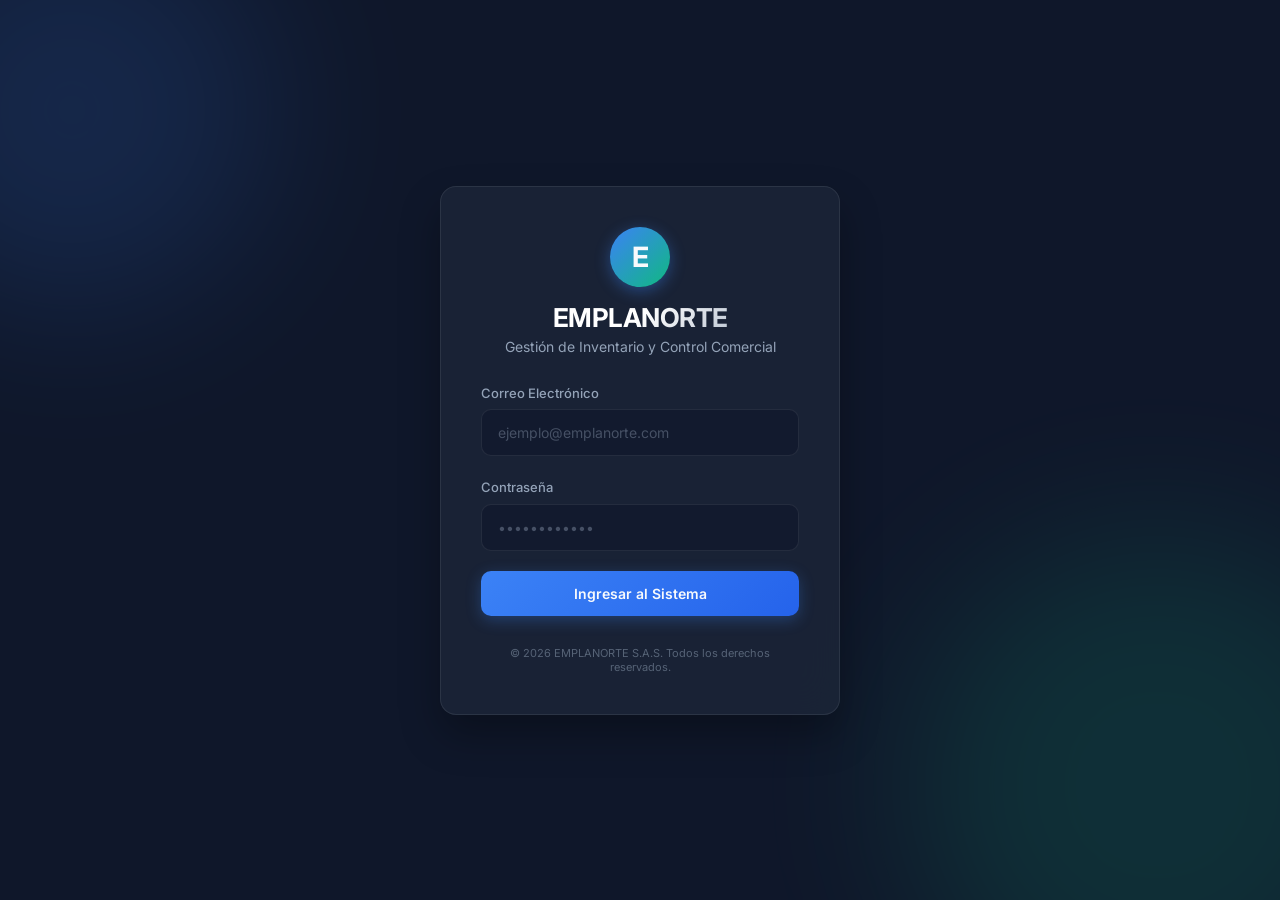
==== src/frontend/pages/clientes.html @ bae35817 "Se trabajo el backen, frontend, una modificaion a la bd y ademas las pruenas unitarias" ====
<!DOCTYPE html>
<html lang="es">
<head>
    <meta charset="UTF-8">
    <meta name="viewport" content="width=device-width, initial-scale=1.0">
    <title>EMPLANORTE - Clientes</title>
    <!-- Google Fonts: Inter -->
    <link rel="preconnect" href="https://fonts.googleapis.com">
    <link rel="preconnect" href="https://fonts.gstatic.com" crossorigin>
    <link href="https://fonts.googleapis.com/css2?family=Inter:wght@300;400;500;600;700&display=swap" rel="stylesheet">
    <!-- Estilos -->
    <link rel="stylesheet" href="../css/styles.css">
    <link rel="stylesheet" href="../css/app.css">
</head>
<body class="app-body">
    <div class="app-layout">
        <!-- Main Content -->
        <div class="main-content">
            <!-- Page Header -->
            <div class="page-header">
                <h1 class="page-title">Clientes</h1>
                <div class="page-actions">
                    <button class="btn-app btn-app-primary" id="btnAgregarCliente">
                        <span>＋</span> Agregar Cliente
                    </button>
                </div>
            </div>

            <!-- Page Body -->
            <div class="page-body">
                <!-- Summary Cards -->
                <div class="summary-cards">
                    <div class="summary-card">
                        <div class="card-icon icon-primary">👤</div>
                        <div class="card-info">
                            <div class="card-label">Total Clientes</div>
                            <div class="card-value" id="totalClientes">0</div>
                        </div>
                    </div>
                    <div class="summary-card">
                        <div class="card-icon icon-success">✅</div>
                        <div class="card-info">
                            <div class="card-label">Activos</div>
                            <div class="card-value" id="clientesActivos">0</div>
                        </div>
                    </div>
                </div>

                <!-- Filter Bar -->
                <div class="filter-bar">
                    <div class="search-input">
                        <input type="text" id="searchInput" placeholder="Buscar por nombre o teléfono...">
                    </div>
                </div>

                <!-- Data Table -->
                <div class="data-section">
                    <table class="data-table" id="tablaClientes">
                        <thead>
                            <tr>
                                <th>Nombre</th>
                                <th>Teléfono</th>
                                <th>Dirección</th>
                                <th>Observaciones</th>
                                <th>Estado</th>
                                <th>Acciones</th>
                            </tr>
                        </thead>
                        <tbody id="clientesBody">
                            <!-- Rows rendered by JS -->
                        </tbody>
                    </table>

                    <!-- Empty State -->
                    <div class="empty-state hidden" id="emptyState">
                        <div class="empty-icon">👤</div>
                        <div class="empty-title">No hay clientes registrados</div>
                        <div class="empty-desc">Agrega tu primer cliente haciendo clic en "Agregar Cliente".</div>
                    </div>
                </div>
            </div>
        </div>
    </div>

    <!-- Modal: Agregar / Editar Cliente -->
    <div class="modal-overlay" id="modalCliente">
        <div class="modal">
            <div class="modal-header">
                <h3 id="modalTitle">Agregar Cliente</h3>
                <button class="modal-close" id="btnCerrarModal">&times;</button>
            </div>
            <div class="modal-body">
                <form id="formCliente">
                    <input type="hidden" id="clienteId">

                    <div class="form-group-app">
                        <label for="nombre">Nombre *</label>
                        <input type="text" id="nombre" placeholder="Nombre completo del cliente" required>
                    </div>

                    <div class="form-group-app">
                        <label for="telefono">Teléfono</label>
                        <input type="text" id="telefono" placeholder="Ej: 3001234567">
                    </div>

                    <div class="form-group-app">
                        <label for="direccion">Dirección</label>
                        <textarea id="direccion" rows="2" placeholder="Dirección del cliente"></textarea>
                    </div>

                    <div class="form-group-app">
                        <label for="observaciones">Observaciones</label>
                        <textarea id="observaciones" rows="3" placeholder="Notas adicionales sobre el cliente"></textarea>
                    </div>
                </form>
            </div>
            <div class="modal-footer">
                <button class="btn-app btn-app-outline" id="btnCancelar">Cancelar</button>
                <button class="btn-app btn-app-primary" id="btnGuardar">Guardar</button>
            </div>
        </div>
    </div>

    <!-- Scripts -->
    <script src="../js/api.js"></script>
    <script src="../js/utils.js"></script>
    <script>
        // ---- State ----
        let clientes = [];
        let editingId = null;

        // ---- Init ----
        checkSession();
        renderSidebar('clientes');
        cargarClientes();

        // ---- DOM References ----
        const searchInput = document.getElementById('searchInput');
        const clientesBody = document.getElementById('clientesBody');
        const emptyState = document.getElementById('emptyState');
        const tablaClientes = document.getElementById('tablaClientes');
        const totalClientesEl = document.getElementById('totalClientes');
        const clientesActivosEl = document.getElementById('clientesActivos');
        const modalTitle = document.getElementById('modalTitle');
        const formCliente = document.getElementById('formCliente');
        const clienteIdInput = document.getElementById('clienteId');

        // ---- Event Listeners ----
        document.getElementById('btnAgregarCliente').addEventListener('click', abrirModalCrear);
        document.getElementById('btnCerrarModal').addEventListener('click', cerrarModal);
        document.getElementById('btnCancelar').addEventListener('click', cerrarModal);
        document.getElementById('btnGuardar').addEventListener('click', guardarCliente);
        searchInput.addEventListener('input', filtrarClientes);

        // Close modal on overlay click
        document.getElementById('modalCliente').addEventListener('click', (e) => {
            if (e.target.id === 'modalCliente') cerrarModal();
        });

        // ---- Load Clients ----
        async function cargarClientes() {
            try {
                clientes = await ApiClient.listarClientes();
                actualizarResumen();
                filtrarClientes();
            } catch (error) {
                showToast('Error al cargar clientes: ' + error.message, 'error');
            }
        }

        // ---- Update Summary Cards ----
        function actualizarResumen() {
            totalClientesEl.textContent = clientes.length;
            const activos = clientes.filter(c => c.activo !== false).length;
            clientesActivosEl.textContent = activos;
        }

        // ---- Filter & Render ----
        function filtrarClientes() {
            const term = searchInput.value.toLowerCase().trim();
            let filtered = clientes;

            if (term) {
                filtered = clientes.filter(c => {
                    const nombre = (c.nombre || '').toLowerCase();
                    const telefono = (c.telefono || '').toLowerCase();
                    return nombre.includes(term) || telefono.includes(term);
                });
            }

            renderTabla(filtered);
        }

        function renderTabla(lista) {
            if (lista.length === 0) {
                tablaClientes.classList.add('hidden');
                emptyState.classList.remove('hidden');
                return;
            }

            tablaClientes.classList.remove('hidden');
            emptyState.classList.add('hidden');

            clientesBody.innerHTML = lista.map(c => {
                const activo = c.activo !== false;
                const badgeClass = activo ? 'badge-success' : 'badge-danger';
                const badgeText = activo ? 'Activo' : 'Inactivo';

                return `
                    <tr>
                        <td style="font-weight:600; color:var(--text-dark);">${escapeHtml(c.nombre || '')}</td>
                        <td>${escapeHtml(c.telefono || '-')}</td>
                        <td>${escapeHtml(c.direccion || '-')}</td>
                        <td>${escapeHtml(c.observaciones || '-')}</td>
                        <td><span class="badge ${badgeClass}">${badgeText}</span></td>
                        <td>
                            <div style="display:flex; gap:6px;">
                                <button class="btn-app btn-app-outline btn-app-sm" onclick="abrirModalEditar(${c.id})">✏️ Editar</button>
                                <button class="btn-app btn-app-danger btn-app-sm" onclick="confirmarEliminar(${c.id}, '${escapeHtml(c.nombre || '')}')">🗑️ Eliminar</button>
                            </div>
                        </td>
                    </tr>
                `;
            }).join('');
        }

        // ---- Modal: Create ----
        function abrirModalCrear() {
            editingId = null;
            modalTitle.textContent = 'Agregar Cliente';
            resetForm('formCliente');
            clienteIdInput.value = '';
            openModal('modalCliente');
        }

        // ---- Modal: Edit ----
        function abrirModalEditar(id) {
            const cliente = clientes.find(c => c.id === id);
            if (!cliente) return;

            editingId = id;
            modalTitle.textContent = 'Editar Cliente';
            clienteIdInput.value = id;
            document.getElementById('nombre').value = cliente.nombre || '';
            document.getElementById('telefono').value = cliente.telefono || '';
            document.getElementById('direccion').value = cliente.direccion || '';
            document.getElementById('observaciones').value = cliente.observaciones || '';
            openModal('modalCliente');
        }

        // ---- Close Modal ----
        function cerrarModal() {
            closeModal('modalCliente');
            editingId = null;
            resetForm('formCliente');
        }

        // ---- Save (Create / Update) ----
        async function guardarCliente() {
            const nombre = document.getElementById('nombre').value.trim();
            const telefono = document.getElementById('telefono').value.trim();
            const direccion = document.getElementById('direccion').value.trim();
            const observaciones = document.getElementById('observaciones').value.trim();

            if (!nombre) {
                showToast('El nombre del cliente es obligatorio.', 'warning');
                return;
            }

            const data = { nombre, telefono, direccion, observaciones };
            const btnGuardar = document.getElementById('btnGuardar');
            btnGuardar.disabled = true;
            btnGuardar.textContent = 'Guardando...';

            try {
                if (editingId) {
                    await ApiClient.actualizarCliente(editingId, data);
                    showToast('Cliente actualizado correctamente.', 'success');
                } else {
                    await ApiClient.crearCliente(data);
                    showToast('Cliente creado correctamente.', 'success');
                }
                cerrarModal();
                await cargarClientes();
            } catch (error) {
                showToast('Error al guardar cliente: ' + error.message, 'error');
            } finally {
                btnGuardar.disabled = false;
                btnGuardar.textContent = 'Guardar';
            }
        }

        // ---- Delete ----
        async function confirmarEliminar(id, nombre) {
            if (!confirm(`¿Estás seguro de eliminar al cliente "${nombre}"? Esta acción no se puede deshacer.`)) {
                return;
            }

            try {
                await ApiClient.eliminarCliente(id);
                showToast('Cliente eliminado correctamente.', 'success');
                await cargarClientes();
            } catch (error) {
                showToast('Error al eliminar cliente: ' + error.message, 'error');
            }
        }

        // ---- HTML Escape Utility ----
        function escapeHtml(text) {
            const div = document.createElement('div');
            div.textContent = text;
            return div.innerHTML;
        }
    </script>
</body>
</html>
---- src/frontend/css/styles.css ----
/* ============================================================
   ESTILOS GLOBALES - EMPLANORTE S.A.S.
   Diseño Premium: Dark Mode/Glassmorphism y Tipografía Moderna
   ============================================================ */

:root {
    /* Paleta de colores */
    --bg-dark: #0f172a;       /* Slate 900 */
    --bg-card: rgba(30, 41, 59, 0.7); /* Slate 800 translúcido */
    --primary: #3b82f6;       /* Azul eléctrico */
    --primary-hover: #2563eb;
    --accent: #10b981;        /* Verde menta/esmeralda */
    --text-primary: #f8fafc;  /* Blanco suave */
    --text-secondary: #94a3b8;/* Gris slate */
    --border-color: rgba(255, 255, 255, 0.08);
    --border-focus: #3b82f6;
    
    /* Fuentes y bordes */
    --font-sans: 'Inter', sans-serif;
    --radius-lg: 16px;
    --radius-md: 10px;
    --transition: all 0.3s cubic-bezier(0.4, 0, 0.2, 1);
}

/* Reset base */
* {
    margin: 0;
    padding: 0;
    box-sizing: border-box;
}

body {
    font-family: var(--font-sans);
    background-color: var(--bg-dark);
    color: var(--text-primary);
    min-height: 100vh;
    overflow-x: hidden;
}

/* ============================================================
   ESTILOS DE INICIAR SESIÓN (LOGIN)
   ============================================================ */

.login-body {
    display: flex;
    justify-content: center;
    align-items: center;
    position: relative;
}

/* Esferas decorativas de fondo para Glassmorphism */
.login-background {
    position: absolute;
    width: 100%;
    height: 100%;
    overflow: hidden;
    z-index: 1;
}

.circle {
    position: absolute;
    border-radius: 50%;
    filter: blur(80px);
    opacity: 0.15;
}

.circle-1 {
    width: 400px;
    height: 400px;
    background: var(--primary);
    top: -10%;
    left: -10%;
}

.circle-2 {
    width: 500px;
    height: 500px;
    background: var(--accent);
    bottom: -15%;
    right: -10%;
}

/* Contenedor principal del Login */
.login-container {
    position: relative;
    width: 100%;
    max-width: 440px;
    padding: 20px;
    z-index: 10;
}

/* Tarjeta de Login (Glassmorphism) */
.login-card {
    background: var(--bg-card);
    backdrop-filter: blur(20px);
    -webkit-backdrop-filter: blur(20px);
    border: 1px solid var(--border-color);
    border-radius: var(--radius-lg);
    padding: 40px;
    box-shadow: 0 20px 40px rgba(0, 0, 0, 0.3);
    animation: fadeIn 0.6s ease-out;
}

.login-header {
    text-align: center;
    margin-bottom: 30px;
}

.logo-placeholder {
    width: 60px;
    height: 60px;
    background: linear-gradient(135deg, var(--primary), var(--accent));
    border-radius: 50%;
    display: flex;
    justify-content: center;
    align-items: center;
    margin: 0 auto 15px;
    font-size: 28px;
    font-weight: 700;
    color: var(--text-primary);
    box-shadow: 0 4px 15px rgba(59, 130, 246, 0.4);
}

.login-header h1 {
    font-size: 26px;
    font-weight: 700;
    letter-spacing: -0.5px;
    margin-bottom: 5px;
    background: linear-gradient(135deg, #ffffff 50%, var(--text-secondary));
    -webkit-background-clip: text;
    -webkit-text-fill-color: transparent;
}

.login-header p {
    color: var(--text-secondary);
    font-size: 14px;
}

/* Inputs y Formularios */
.login-form {
    display: flex;
    flex-direction: column;
    gap: 20px;
}

.form-group {
    display: flex;
    flex-direction: column;
    gap: 8px;
}

.form-group label {
    font-size: 13px;
    font-weight: 500;
    color: var(--text-secondary);
}

.input-wrapper {
    position: relative;
}

.input-wrapper input {
    width: 100%;
    padding: 14px 16px;
    background: rgba(15, 23, 42, 0.6);
    border: 1px solid var(--border-color);
    border-radius: var(--radius-md);
    color: var(--text-primary);
    font-size: 14px;
    font-family: var(--font-sans);
    outline: none;
    transition: var(--transition);
}

.input-wrapper input:focus {
    border-color: var(--border-focus);
    box-shadow: 0 0 0 3px rgba(59, 130, 246, 0.2);
    background: rgba(15, 23, 42, 0.8);
}

.input-wrapper input::placeholder {
    color: rgba(148, 163, 184, 0.4);
}

/* Botones Premium */
.btn {
    display: inline-flex;
    justify-content: center;
    align-items: center;
    padding: 14px 24px;
    border: none;
    border-radius: var(--radius-md);
    font-size: 14px;
    font-weight: 600;
    font-family: var(--font-sans);
    cursor: pointer;
    transition: var(--transition);
    position: relative;
    overflow: hidden;
}

.btn-primary {
    background: linear-gradient(135deg, var(--primary), var(--primary-hover));
    color: var(--text-primary);
    box-shadow: 0 4px 15px rgba(59, 130, 246, 0.3);
}

.btn-primary:hover {
    transform: translateY(-2px);
    box-shadow: 0 6px 20px rgba(59, 130, 246, 0.4);
}

.btn-primary:active {
    transform: translateY(0);
}

.btn-block {
    width: 100%;
}

/* Brillo en Hover para Botones */
.btn-shine {
    position: absolute;
    top: 0;
    left: -100%;
    width: 50%;
    height: 100%;
    background: linear-gradient(
        to right,
        rgba(255, 255, 255, 0) 0%,
        rgba(255, 255, 255, 0.3) 100%
    );
    transform: skewX(-25deg);
    transition: 0.75s;
}

.btn:hover .btn-shine {
    left: 125%;
}

/* Mensajes de error */
.error-message {
    background: rgba(239, 68, 68, 0.1);
    border: 1px solid rgba(239, 68, 68, 0.2);
    color: #f87171;
    font-size: 13px;
    padding: 12px;
    border-radius: var(--radius-md);
    text-align: center;
    animation: shake 0.4s ease-in-out;
}

.hidden {
    display: none;
}

/* Footer del Login */
.login-footer {
    margin-top: 30px;
    text-align: center;
}

.login-footer p {
    font-size: 11px;
    color: rgba(148, 163, 184, 0.5);
}

/* ============================================================
   ANIMACIONES
   ============================================================ */

@keyframes fadeIn {
    from {
        opacity: 0;
        transform: translateY(20px);
    }
    to {
        opacity: 1;
        transform: translateY(0);
    }
}

@keyframes shake {
    0%, 100% { transform: translateX(0); }
    25% { transform: translateX(-6px); }
    75% { transform: translateX(6px); }
}

/* Efecto de cargando en botón */
.btn.loading span {
    visibility: hidden;
    opacity: 0;
}

.btn.loading::after {
    content: "";
    position: absolute;
    width: 20px;
    height: 20px;
    top: 0;
    left: 0;
    right: 0;
    bottom: 0;
    margin: auto;
    border: 3px solid transparent;
    border-top-color: var(--text-primary);
    border-radius: 50%;
    animation: spin 1s ease infinite;
}

@keyframes spin {
    from { transform: rotate(0deg); }
    to { transform: rotate(360deg); }
}
---- src/frontend/css/app.css ----
/* ============================================================
   APP LAYOUT - EMPLANORTE S.A.S.
   Estructura estilo Treinta: Sidebar fijo + contenido principal
   Nota: Los colores son provisionales y se cambiarán después.
   ============================================================ */

/* ---- Variables de la aplicación ---- */
:root {
    --sidebar-width: 240px;
    --sidebar-bg: #ffffff;
    --sidebar-border: #e8ecf1;
    --sidebar-text: #4a5568;
    --sidebar-heading: #a0aec0;
    --sidebar-active-bg: #ebf5ff;
    --sidebar-active-text: #2b6cb0;
    --sidebar-active-border: #3182ce;
    --sidebar-hover-bg: #f7fafc;

    --topbar-height: 0px;
    --content-bg: #f4f6f9;
    --card-bg: #ffffff;
    --card-border: #e2e8f0;
    --card-shadow: 0 1px 3px rgba(0, 0, 0, 0.06);

    --text-dark: #1a202c;
    --text-medium: #4a5568;
    --text-light: #a0aec0;

    --primary: #3182ce;
    --primary-light: #ebf8ff;
    --success: #38a169;
    --success-light: #f0fff4;
    --danger: #e53e3e;
    --danger-light: #fff5f5;
    --warning: #d69e2e;
    --warning-light: #fffff0;

    --font-sans: 'Inter', -apple-system, BlinkMacSystemFont, sans-serif;
    --radius-sm: 6px;
    --radius-md: 8px;
    --radius-lg: 12px;
    --transition: all 0.2s ease;
}

/* ---- Reset y Base ---- */
* { margin: 0; padding: 0; box-sizing: border-box; }

body.app-body {
    font-family: var(--font-sans);
    background: var(--content-bg);
    color: var(--text-dark);
    min-height: 100vh;
    overflow-x: hidden;
}

a { text-decoration: none; color: inherit; }

/* ============================================================
   LAYOUT: Sidebar + Main
   ============================================================ */

.app-layout {
    display: flex;
    min-height: 100vh;
}

/* ---- SIDEBAR ---- */
.sidebar {
    width: var(--sidebar-width);
    min-height: 100vh;
    background: var(--sidebar-bg);
    border-right: 1px solid var(--sidebar-border);
    display: flex;
    flex-direction: column;
    position: fixed;
    top: 0;
    left: 0;
    bottom: 0;
    z-index: 100;
    overflow-y: auto;
    transition: transform 0.3s ease;
}

/* Logo / Branding */
.sidebar-brand {
    padding: 20px 16px;
    display: flex;
    align-items: center;
    gap: 12px;
    border-bottom: 1px solid var(--sidebar-border);
}

.sidebar-brand .brand-icon {
    width: 36px;
    height: 36px;
    background: linear-gradient(135deg, var(--primary), #2c5282);
    border-radius: 8px;
    display: flex;
    align-items: center;
    justify-content: center;
    color: #fff;
    font-weight: 700;
    font-size: 16px;
    flex-shrink: 0;
}

.sidebar-brand .brand-name {
    font-size: 16px;
    font-weight: 700;
    color: var(--text-dark);
    letter-spacing: -0.3px;
}

/* User Profile */
.sidebar-user {
    padding: 16px;
    display: flex;
    align-items: center;
    gap: 10px;
    border-bottom: 1px solid var(--sidebar-border);
}

.sidebar-user .user-avatar {
    width: 32px;
    height: 32px;
    border-radius: 50%;
    background: var(--primary-light);
    color: var(--primary);
    display: flex;
    align-items: center;
    justify-content: center;
    font-weight: 600;
    font-size: 13px;
    flex-shrink: 0;
}

.sidebar-user .user-info {
    flex: 1;
    min-width: 0;
}

.sidebar-user .user-name {
    font-size: 13px;
    font-weight: 600;
    color: var(--text-dark);
    white-space: nowrap;
    overflow: hidden;
    text-overflow: ellipsis;
}

.sidebar-user .user-role {
    font-size: 11px;
    color: var(--text-light);
}

/* Navigation sections */
.sidebar-nav {
    flex: 1;
    padding: 8px 0;
    overflow-y: auto;
}

.nav-section {
    padding: 0 12px;
    margin-bottom: 4px;
}

.nav-section-title {
    font-size: 10px;
    font-weight: 700;
    text-transform: uppercase;
    letter-spacing: 0.8px;
    color: var(--sidebar-heading);
    padding: 12px 8px 6px;
}

.nav-item {
    display: flex;
    align-items: center;
    gap: 10px;
    padding: 9px 12px;
    border-radius: var(--radius-md);
    color: var(--sidebar-text);
    font-size: 13px;
    font-weight: 500;
    cursor: pointer;
    transition: var(--transition);
    border-left: 3px solid transparent;
    margin-bottom: 1px;
}

.nav-item:hover {
    background: var(--sidebar-hover-bg);
    color: var(--text-dark);
}

.nav-item.active {
    background: var(--sidebar-active-bg);
    color: var(--sidebar-active-text);
    border-left-color: var(--sidebar-active-border);
    font-weight: 600;
}

.nav-item .nav-icon {
    width: 20px;
    height: 20px;
    display: flex;
    align-items: center;
    justify-content: center;
    font-size: 16px;
    flex-shrink: 0;
}

.nav-item .nav-badge {
    margin-left: auto;
    background: var(--primary);
    color: #fff;
    font-size: 10px;
    font-weight: 700;
    padding: 2px 6px;
    border-radius: 10px;
    min-width: 18px;
    text-align: center;
}

/* Sidebar footer */
.sidebar-footer {
    padding: 12px 16px;
    border-top: 1px solid var(--sidebar-border);
}

.sidebar-footer .btn-logout {
    display: flex;
    align-items: center;
    gap: 8px;
    width: 100%;
    padding: 9px 12px;
    background: none;
    border: 1px solid var(--card-border);
    border-radius: var(--radius-md);
    color: var(--text-medium);
    font-size: 13px;
    font-weight: 500;
    cursor: pointer;
    transition: var(--transition);
    font-family: var(--font-sans);
}

.sidebar-footer .btn-logout:hover {
    background: var(--danger-light);
    color: var(--danger);
    border-color: var(--danger);
}

.sidebar-version {
    text-align: center;
    font-size: 10px;
    color: var(--text-light);
    padding-top: 8px;
}

/* ---- MAIN CONTENT ---- */
.main-content {
    flex: 1;
    margin-left: var(--sidebar-width);
    min-height: 100vh;
    display: flex;
    flex-direction: column;
}

/* ---- PAGE HEADER ---- */
.page-header {
    background: var(--card-bg);
    border-bottom: 1px solid var(--card-border);
    padding: 20px 28px;
    display: flex;
    align-items: center;
    justify-content: space-between;
    gap: 16px;
    flex-wrap: wrap;
}

.page-header .page-title {
    font-size: 20px;
    font-weight: 700;
    color: var(--text-dark);
}

.page-header .page-actions {
    display: flex;
    gap: 10px;
    align-items: center;
}

/* ---- PAGE BODY (scrollable content) ---- */
.page-body {
    flex: 1;
    padding: 24px 28px;
    overflow-y: auto;
}

/* ============================================================
   COMPONENTES REUTILIZABLES
   ============================================================ */

/* ---- Summary Cards (Balance, Ventas, Gastos) ---- */
.summary-cards {
    display: grid;
    grid-template-columns: repeat(auto-fit, minmax(220px, 1fr));
    gap: 16px;
    margin-bottom: 24px;
}

.summary-card {
    background: var(--card-bg);
    border: 1px solid var(--card-border);
    border-radius: var(--radius-lg);
    padding: 18px 20px;
    display: flex;
    align-items: center;
    gap: 14px;
    box-shadow: var(--card-shadow);
    transition: var(--transition);
}

.summary-card:hover {
    box-shadow: 0 4px 12px rgba(0, 0, 0, 0.08);
    transform: translateY(-1px);
}

.summary-card .card-icon {
    width: 44px;
    height: 44px;
    border-radius: var(--radius-md);
    display: flex;
    align-items: center;
    justify-content: center;
    font-size: 20px;
    flex-shrink: 0;
}

.summary-card .card-icon.icon-primary {
    background: var(--primary-light);
    color: var(--primary);
}

.summary-card .card-icon.icon-success {
    background: var(--success-light);
    color: var(--success);
}

.summary-card .card-icon.icon-danger {
    background: var(--danger-light);
    color: var(--danger);
}

.summary-card .card-icon.icon-warning {
    background: var(--warning-light);
    color: var(--warning);
}

.summary-card .card-info {}

.summary-card .card-label {
    font-size: 12px;
    color: var(--text-light);
    font-weight: 500;
    margin-bottom: 2px;
}

.summary-card .card-value {
    font-size: 22px;
    font-weight: 700;
    color: var(--text-dark);
}

/* ---- Tab Navigation (Transacciones, Cierres...) ---- */
.tab-nav {
    display: flex;
    border-bottom: 2px solid var(--card-border);
    margin-bottom: 20px;
    gap: 0;
}

.tab-nav .tab-item {
    padding: 10px 20px;
    font-size: 13px;
    font-weight: 500;
    color: var(--text-light);
    cursor: pointer;
    border-bottom: 2px solid transparent;
    margin-bottom: -2px;
    transition: var(--transition);
}

.tab-nav .tab-item:hover {
    color: var(--text-medium);
}

.tab-nav .tab-item.active {
    color: var(--primary);
    border-bottom-color: var(--primary);
    font-weight: 600;
}

/* ---- Filter Bar ---- */
.filter-bar {
    display: flex;
    align-items: center;
    gap: 12px;
    margin-bottom: 20px;
    flex-wrap: wrap;
}

.filter-bar .filter-btn {
    display: flex;
    align-items: center;
    gap: 6px;
    padding: 8px 14px;
    background: var(--card-bg);
    border: 1px solid var(--card-border);
    border-radius: var(--radius-md);
    font-size: 13px;
    font-weight: 500;
    color: var(--text-medium);
    cursor: pointer;
    transition: var(--transition);
    font-family: var(--font-sans);
}

.filter-bar .filter-btn:hover {
    border-color: var(--primary);
    color: var(--primary);
}

.filter-bar select,
.filter-bar input[type="date"],
.filter-bar input[type="text"] {
    padding: 8px 12px;
    background: var(--card-bg);
    border: 1px solid var(--card-border);
    border-radius: var(--radius-md);
    font-size: 13px;
    color: var(--text-dark);
    font-family: var(--font-sans);
    outline: none;
    transition: var(--transition);
}

.filter-bar select:focus,
.filter-bar input:focus {
    border-color: var(--primary);
    box-shadow: 0 0 0 2px rgba(49, 130, 206, 0.15);
}

.filter-bar .search-input {
    flex: 1;
    min-width: 180px;
    position: relative;
}

.filter-bar .search-input input {
    width: 100%;
    padding-left: 34px;
}

.filter-bar .search-input::before {
    content: "🔍";
    position: absolute;
    left: 10px;
    top: 50%;
    transform: translateY(-50%);
    font-size: 14px;
    pointer-events: none;
}

/* ---- Data Table ---- */
.data-section {
    background: var(--card-bg);
    border: 1px solid var(--card-border);
    border-radius: var(--radius-lg);
    box-shadow: var(--card-shadow);
    overflow: hidden;
}

.data-table {
    width: 100%;
    border-collapse: collapse;
}

.data-table thead th {
    padding: 12px 16px;
    text-align: left;
    font-size: 11px;
    font-weight: 700;
    text-transform: uppercase;
    letter-spacing: 0.5px;
    color: var(--text-light);
    background: #fafbfc;
    border-bottom: 1px solid var(--card-border);
}

.data-table tbody td {
    padding: 14px 16px;
    font-size: 13px;
    color: var(--text-medium);
    border-bottom: 1px solid #f0f2f5;
}

.data-table tbody tr:last-child td {
    border-bottom: none;
}

.data-table tbody tr:hover {
    background: #f8fafc;
}

.data-table tbody tr {
    transition: var(--transition);
}

/* ---- Badges / Status Pills ---- */
.badge {
    display: inline-flex;
    align-items: center;
    padding: 3px 10px;
    border-radius: 20px;
    font-size: 11px;
    font-weight: 600;
}

.badge-success { background: var(--success-light); color: var(--success); }
.badge-warning { background: var(--warning-light); color: var(--warning); }
.badge-danger  { background: var(--danger-light);  color: var(--danger);  }
.badge-primary { background: var(--primary-light); color: var(--primary); }

/* ---- Buttons ---- */
.btn-app {
    display: inline-flex;
    align-items: center;
    gap: 6px;
    padding: 9px 18px;
    border: none;
    border-radius: var(--radius-md);
    font-size: 13px;
    font-weight: 600;
    cursor: pointer;
    transition: var(--transition);
    font-family: var(--font-sans);
}

.btn-app-primary {
    background: var(--primary);
    color: #fff;
}

.btn-app-primary:hover {
    background: #2c5282;
    box-shadow: 0 2px 8px rgba(49, 130, 206, 0.3);
}

.btn-app-outline {
    background: var(--card-bg);
    color: var(--text-medium);
    border: 1px solid var(--card-border);
}

.btn-app-outline:hover {
    border-color: var(--primary);
    color: var(--primary);
}

.btn-app-success {
    background: var(--success);
    color: #fff;
}

.btn-app-success:hover {
    background: #2f855a;
}

.btn-app-danger {
    background: var(--danger);
    color: #fff;
}

.btn-app-danger:hover {
    background: #c53030;
}

.btn-app-sm {
    padding: 6px 12px;
    font-size: 12px;
}

/* ---- Empty State ---- */
.empty-state {
    text-align: center;
    padding: 60px 20px;
}

.empty-state .empty-icon {
    font-size: 56px;
    margin-bottom: 16px;
    opacity: 0.5;
}

.empty-state .empty-title {
    font-size: 15px;
    color: var(--text-medium);
    margin-bottom: 6px;
    font-weight: 600;
}

.empty-state .empty-desc {
    font-size: 13px;
    color: var(--text-light);
    margin-bottom: 20px;
}

/* ---- Modal / Dialog ---- */
.modal-overlay {
    position: fixed;
    inset: 0;
    background: rgba(0, 0, 0, 0.4);
    display: flex;
    align-items: center;
    justify-content: center;
    z-index: 1000;
    opacity: 0;
    visibility: hidden;
    transition: var(--transition);
}

.modal-overlay.show {
    opacity: 1;
    visibility: visible;
}

.modal {
    background: var(--card-bg);
    border-radius: var(--radius-lg);
    width: 90%;
    max-width: 560px;
    max-height: 85vh;
    overflow-y: auto;
    box-shadow: 0 20px 60px rgba(0, 0, 0, 0.15);
    transform: translateY(20px);
    transition: transform 0.3s ease;
}

.modal-overlay.show .modal {
    transform: translateY(0);
}

.modal-header {
    padding: 20px 24px;
    border-bottom: 1px solid var(--card-border);
    display: flex;
    align-items: center;
    justify-content: space-between;
}

.modal-header h3 {
    font-size: 16px;
    font-weight: 700;
    color: var(--text-dark);
}

.modal-close {
    background: none;
    border: none;
    font-size: 20px;
    color: var(--text-light);
    cursor: pointer;
    padding: 4px;
    line-height: 1;
}

.modal-close:hover { color: var(--danger); }

.modal-body {
    padding: 24px;
}

.modal-footer {
    padding: 16px 24px;
    border-top: 1px solid var(--card-border);
    display: flex;
    justify-content: flex-end;
    gap: 10px;
}

/* ---- Form Controls (inside app) ---- */
.form-group-app {
    margin-bottom: 16px;
}

.form-group-app label {
    display: block;
    font-size: 12px;
    font-weight: 600;
    color: var(--text-medium);
    margin-bottom: 6px;
}

.form-group-app input,
.form-group-app select,
.form-group-app textarea {
    width: 100%;
    padding: 10px 12px;
    border: 1px solid var(--card-border);
    border-radius: var(--radius-md);
    font-size: 13px;
    color: var(--text-dark);
    font-family: var(--font-sans);
    background: #fff;
    outline: none;
    transition: var(--transition);
}

.form-group-app input:focus,
.form-group-app select:focus,
.form-group-app textarea:focus {
    border-color: var(--primary);
    box-shadow: 0 0 0 2px rgba(49, 130, 206, 0.15);
}

.form-row {
    display: grid;
    grid-template-columns: 1fr 1fr;
    gap: 12px;
}

/* ---- Toast Notifications ---- */
.toast-container {
    position: fixed;
    top: 20px;
    right: 20px;
    z-index: 2000;
    display: flex;
    flex-direction: column;
    gap: 8px;
}

.toast {
    padding: 12px 20px;
    border-radius: var(--radius-md);
    font-size: 13px;
    font-weight: 500;
    color: #fff;
    box-shadow: 0 4px 16px rgba(0, 0, 0, 0.15);
    animation: toastIn 0.3s ease;
    max-width: 360px;
}

.toast-success { background: var(--success); }
.toast-error   { background: var(--danger);  }
.toast-warning { background: var(--warning); }

@keyframes toastIn {
    from { opacity: 0; transform: translateX(30px); }
    to   { opacity: 1; transform: translateX(0);    }
}

/* ---- Utilities ---- */
.hidden { display: none !important; }
.text-right { text-align: right; }
.text-center { text-align: center; }
.text-success { color: var(--success); }
.text-danger  { color: var(--danger);  }
.text-warning { color: var(--warning); }
.text-primary { color: var(--primary); }
.fw-bold { font-weight: 700; }
.mt-4 { margin-top: 16px; }
.mb-4 { margin-bottom: 16px; }

.currency::before { content: "$ "; }

/* ============================================================
   RESPONSIVE
   ============================================================ */

/* Botón hamburguesa (solo mobile) */
.sidebar-toggle {
    display: none;
    position: fixed;
    top: 14px;
    left: 14px;
    z-index: 200;
    background: var(--card-bg);
    border: 1px solid var(--card-border);
    border-radius: var(--radius-md);
    padding: 8px 10px;
    font-size: 20px;
    cursor: pointer;
    box-shadow: var(--card-shadow);
}

.sidebar-overlay {
    display: none;
    position: fixed;
    inset: 0;
    background: rgba(0,0,0,0.3);
    z-index: 90;
}

@media (max-width: 768px) {
    .sidebar {
        transform: translateX(-100%);
    }

    .sidebar.open {
        transform: translateX(0);
    }

    .sidebar-toggle {
        display: block;
    }

    .sidebar-overlay.show {
        display: block;
    }

    .main-content {
        margin-left: 0;
    }

    .page-header {
        padding: 16px 16px 16px 56px;
    }

    .page-body {
        padding: 16px;
    }

    .summary-cards {
        grid-template-columns: 1fr;
    }

    .form-row {
        grid-template-columns: 1fr;
    }

    .filter-bar {
        flex-direction: column;
        align-items: stretch;
    }
}
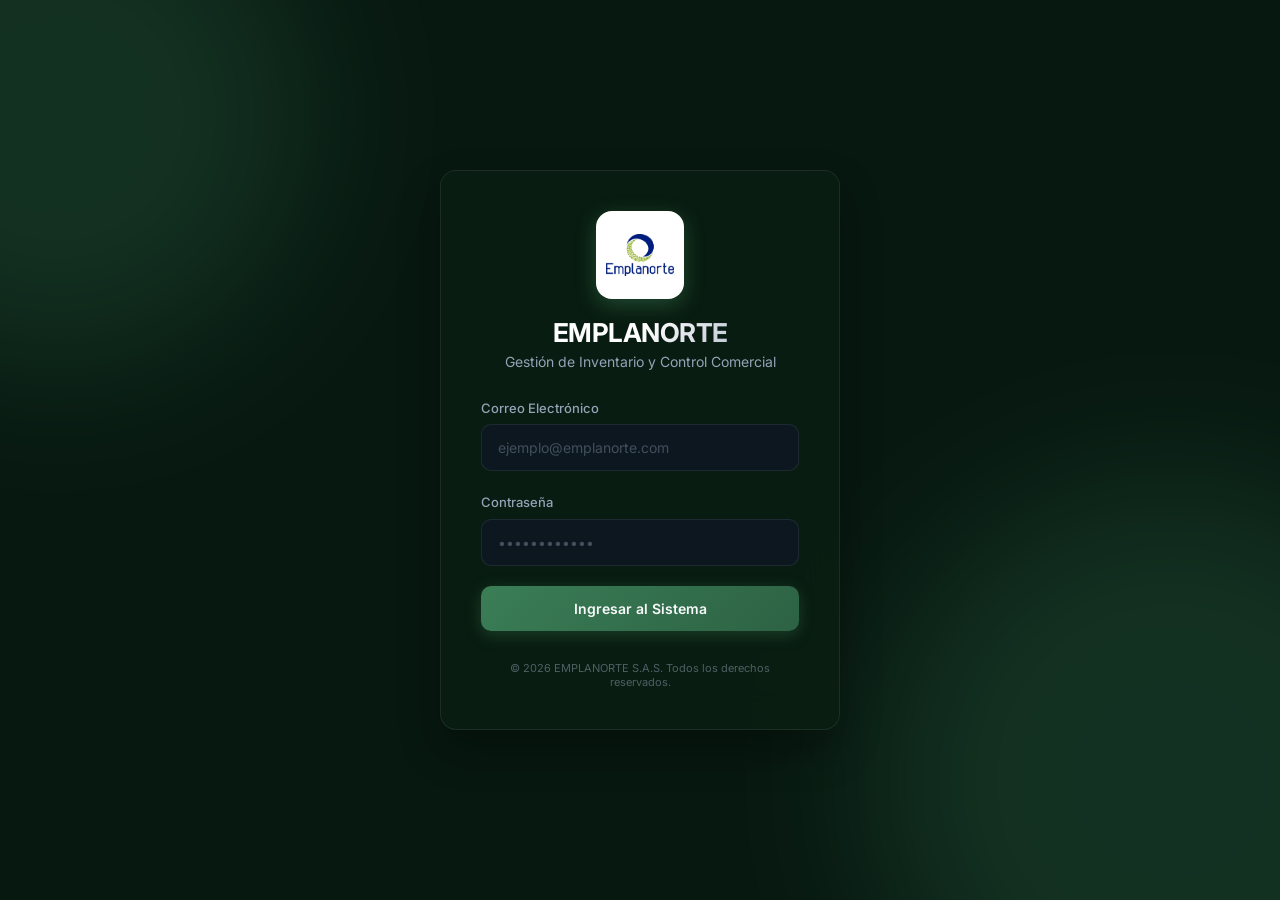
==== commit e31f463e: "modificaion al frontend y se añadio un apartado de gaficas para resumenes de ventas y compras ademas" ====
--- a/src/frontend/pages/clientes.html
+++ b/src/frontend/pages/clientes.html
@@ -4,6 +4,7 @@
     <meta charset="UTF-8">
     <meta name="viewport" content="width=device-width, initial-scale=1.0">
     <title>EMPLANORTE - Clientes</title>
+    <link rel="icon" type="image/png" href="../img/Logo.png">
     <!-- Google Fonts: Inter -->
     <link rel="preconnect" href="https://fonts.googleapis.com">
     <link rel="preconnect" href="https://fonts.gstatic.com" crossorigin>
--- a/src/frontend/css/styles.css
+++ b/src/frontend/css/styles.css
@@ -5,15 +5,15 @@
 
 :root {
     /* Paleta de colores */
-    --bg-dark: #0f172a;       /* Slate 900 */
-    --bg-card: rgba(30, 41, 59, 0.7); /* Slate 800 translúcido */
-    --primary: #3b82f6;       /* Azul eléctrico */
-    --primary-hover: #2563eb;
-    --accent: #10b981;        /* Verde menta/esmeralda */
+    --bg-dark: #071810;       /* Verde muy oscuro / casi negro */
+    --bg-card: rgba(10, 30, 18, 0.80); /* Verde oscuro translúcido */
+    --primary: #3a7e56;       /* Verde EMPLANORTE */
+    --primary-hover: #2d6244;
+    --accent: #6ee7a0;        /* Verde claro complementario */
     --text-primary: #f8fafc;  /* Blanco suave */
     --text-secondary: #94a3b8;/* Gris slate */
     --border-color: rgba(255, 255, 255, 0.08);
-    --border-focus: #3b82f6;
+    --border-focus: #4ade80;
     
     /* Fuentes y bordes */
     --font-sans: 'Inter', sans-serif;
@@ -65,19 +65,21 @@
 }
 
 .circle-1 {
-    width: 400px;
-    height: 400px;
-    background: var(--primary);
-    top: -10%;
-    left: -10%;
-}
-
-.circle-2 {
     width: 500px;
     height: 500px;
+    background: var(--primary);
+    top: -15%;
+    left: -15%;
+    opacity: 0.25;
+}
+
+.circle-2 {
+    width: 600px;
+    height: 600px;
     background: var(--accent);
-    bottom: -15%;
-    right: -10%;
+    bottom: -20%;
+    right: -15%;
+    opacity: 0.12;
 }
 
 /* Contenedor principal del Login */
@@ -106,19 +108,23 @@
     margin-bottom: 30px;
 }
 
-.logo-placeholder {
-    width: 60px;
-    height: 60px;
-    background: linear-gradient(135deg, var(--primary), var(--accent));
-    border-radius: 50%;
+.login-logo-wrapper {
+    width: 88px;
+    height: 88px;
+    background: #ffffff;
+    border-radius: 16px;
     display: flex;
     justify-content: center;
     align-items: center;
-    margin: 0 auto 15px;
-    font-size: 28px;
-    font-weight: 700;
-    color: var(--text-primary);
-    box-shadow: 0 4px 15px rgba(59, 130, 246, 0.4);
+    margin: 0 auto 18px;
+    padding: 10px;
+    box-shadow: 0 6px 20px rgba(58, 126, 86, 0.45);
+}
+
+.login-logo-wrapper img {
+    width: 100%;
+    height: 100%;
+    object-fit: contain;
 }
 
 .login-header h1 {
@@ -174,8 +180,8 @@
 
 .input-wrapper input:focus {
     border-color: var(--border-focus);
-    box-shadow: 0 0 0 3px rgba(59, 130, 246, 0.2);
-    background: rgba(15, 23, 42, 0.8);
+    box-shadow: 0 0 0 3px rgba(58, 126, 86, 0.25);
+    background: rgba(7, 24, 16, 0.85);
 }
 
 .input-wrapper input::placeholder {
@@ -202,12 +208,12 @@
 .btn-primary {
     background: linear-gradient(135deg, var(--primary), var(--primary-hover));
     color: var(--text-primary);
-    box-shadow: 0 4px 15px rgba(59, 130, 246, 0.3);
+    box-shadow: 0 4px 15px rgba(58, 126, 86, 0.35);
 }
 
 .btn-primary:hover {
     transform: translateY(-2px);
-    box-shadow: 0 6px 20px rgba(59, 130, 246, 0.4);
+    box-shadow: 0 6px 20px rgba(58, 126, 86, 0.50);
 }
 
 .btn-primary:active {
--- a/src/frontend/css/app.css
+++ b/src/frontend/css/app.css
@@ -7,14 +7,14 @@
 /* ---- Variables de la aplicación ---- */
 :root {
     --sidebar-width: 240px;
-    --sidebar-bg: #ffffff;
-    --sidebar-border: #e8ecf1;
-    --sidebar-text: #4a5568;
-    --sidebar-heading: #a0aec0;
-    --sidebar-active-bg: #ebf5ff;
-    --sidebar-active-text: #2b6cb0;
-    --sidebar-active-border: #3182ce;
-    --sidebar-hover-bg: #f7fafc;
+    --sidebar-bg: #3a7e56;
+    --sidebar-border: #2d6244;
+    --sidebar-text: rgba(255, 255, 255, 0.88);
+    --sidebar-heading: rgba(255, 255, 255, 0.50);
+    --sidebar-active-bg: rgba(255, 255, 255, 0.18);
+    --sidebar-active-text: #ffffff;
+    --sidebar-active-border: #c6f6d5;
+    --sidebar-hover-bg: rgba(255, 255, 255, 0.10);
 
     --topbar-height: 0px;
     --content-bg: #f4f6f9;
@@ -91,23 +91,20 @@
 }
 
 .sidebar-brand .brand-icon {
-    width: 36px;
-    height: 36px;
-    background: linear-gradient(135deg, var(--primary), #2c5282);
+    width: 40px;
+    height: 40px;
+    background: #ffffff;
     border-radius: 8px;
-    display: flex;
-    align-items: center;
-    justify-content: center;
-    color: #fff;
-    font-weight: 700;
-    font-size: 16px;
+    padding: 4px;
+    object-fit: contain;
     flex-shrink: 0;
+    display: block;
 }
 
 .sidebar-brand .brand-name {
     font-size: 16px;
     font-weight: 700;
-    color: var(--text-dark);
+    color: #ffffff;
     letter-spacing: -0.3px;
 }
 
@@ -121,17 +118,50 @@
 }
 
 .sidebar-user .user-avatar {
-    width: 32px;
-    height: 32px;
+    width: 40px;
+    height: 40px;
     border-radius: 50%;
-    background: var(--primary-light);
-    color: var(--primary);
+    background: rgba(255, 255, 255, 0.20);
+    color: #ffffff;
+    border: 2px solid rgba(255, 255, 255, 0.35);
     display: flex;
     align-items: center;
     justify-content: center;
     font-weight: 600;
-    font-size: 13px;
+    font-size: 14px;
     flex-shrink: 0;
+    cursor: pointer;
+    position: relative;
+    overflow: hidden;
+    transition: border-color 0.2s;
+}
+
+.sidebar-user .user-avatar:hover {
+    border-color: #ffffff;
+}
+
+.sidebar-user .user-avatar img {
+    width: 100%;
+    height: 100%;
+    object-fit: cover;
+    border-radius: 50%;
+}
+
+.sidebar-user .user-avatar .avatar-overlay {
+    position: absolute;
+    inset: 0;
+    background: rgba(0, 0, 0, 0.45);
+    display: flex;
+    align-items: center;
+    justify-content: center;
+    font-size: 16px;
+    opacity: 0;
+    transition: opacity 0.2s;
+    border-radius: 50%;
+}
+
+.sidebar-user .user-avatar:hover .avatar-overlay {
+    opacity: 1;
 }
 
 .sidebar-user .user-info {
@@ -142,7 +172,7 @@
 .sidebar-user .user-name {
     font-size: 13px;
     font-weight: 600;
-    color: var(--text-dark);
+    color: #ffffff;
     white-space: nowrap;
     overflow: hidden;
     text-overflow: ellipsis;
@@ -150,7 +180,7 @@
 
 .sidebar-user .user-role {
     font-size: 11px;
-    color: var(--text-light);
+    color: rgba(255, 255, 255, 0.60);
 }
 
 /* Navigation sections */
@@ -191,7 +221,7 @@
 
 .nav-item:hover {
     background: var(--sidebar-hover-bg);
-    color: var(--text-dark);
+    color: #ffffff;
 }
 
 .nav-item.active {
@@ -236,9 +266,9 @@
     width: 100%;
     padding: 9px 12px;
     background: none;
-    border: 1px solid var(--card-border);
+    border: 1px solid rgba(255, 255, 255, 0.25);
     border-radius: var(--radius-md);
-    color: var(--text-medium);
+    color: rgba(255, 255, 255, 0.85);
     font-size: 13px;
     font-weight: 500;
     cursor: pointer;
@@ -255,7 +285,7 @@
 .sidebar-version {
     text-align: center;
     font-size: 10px;
-    color: var(--text-light);
+    color: rgba(255, 255, 255, 0.40);
     padding-top: 8px;
 }
 
@@ -643,7 +673,9 @@
     width: 90%;
     max-width: 560px;
     max-height: 85vh;
-    overflow-y: auto;
+    display: flex;
+    flex-direction: column;
+    overflow: visible;
     box-shadow: 0 20px 60px rgba(0, 0, 0, 0.15);
     transform: translateY(20px);
     transition: transform 0.3s ease;
@@ -681,6 +713,8 @@
 
 .modal-body {
     padding: 24px;
+    overflow-y: auto;
+    flex: 1;
 }
 
 .modal-footer {
